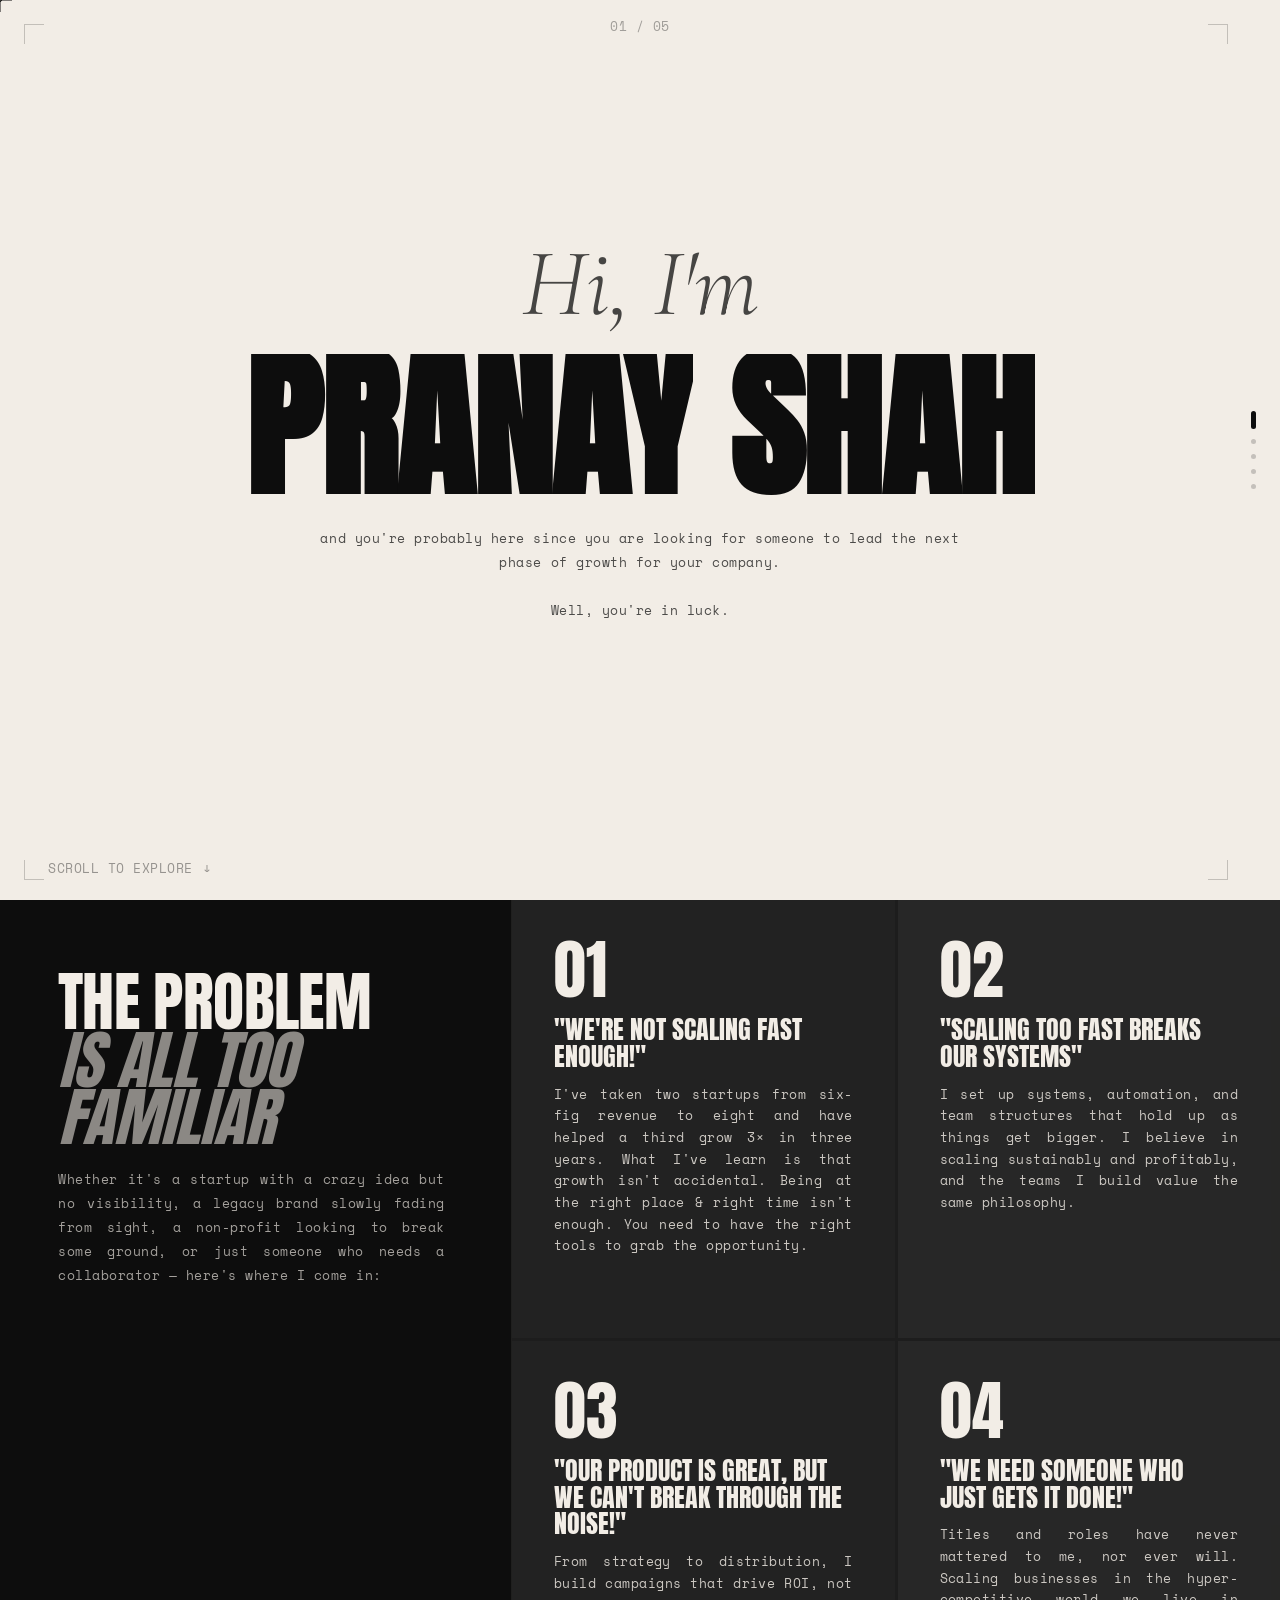
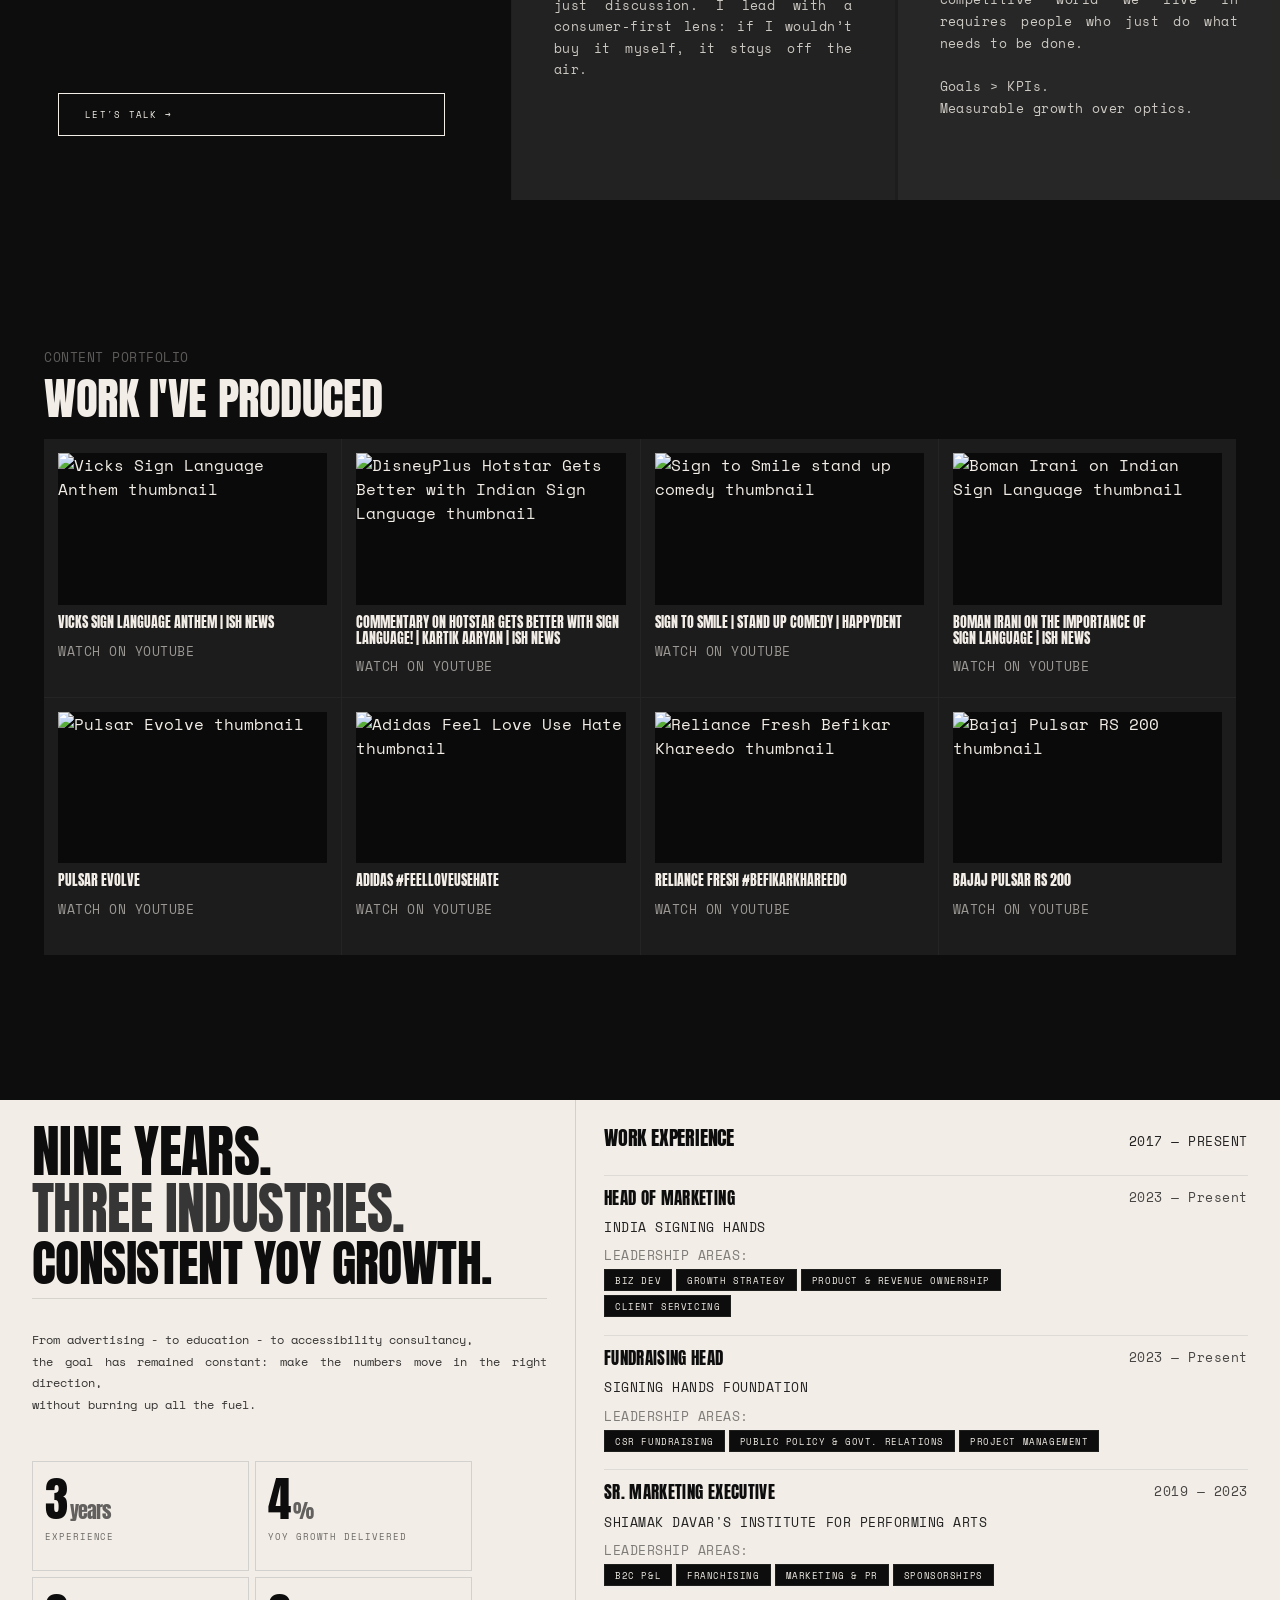
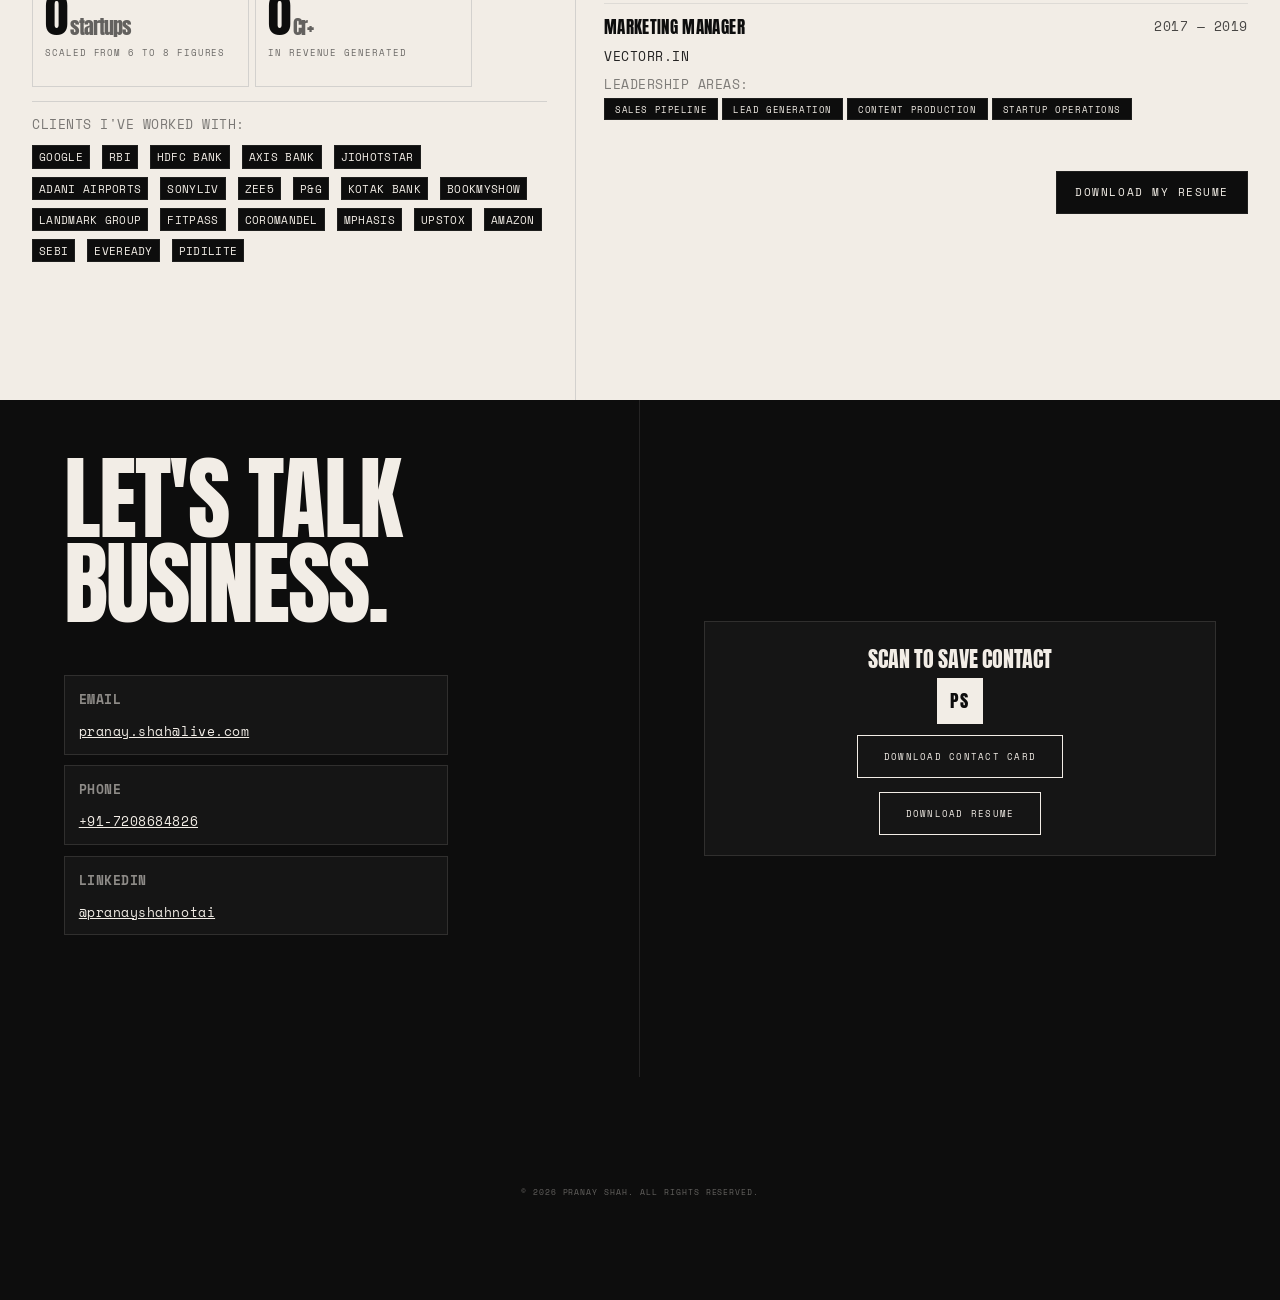
==== PlanA.html @ afdca961 "Update resume file and update portfolio download links" ====
<!DOCTYPE html>
<html lang="en">

<head>
  <meta charset="UTF-8" />
  <meta name="viewport" content="width=device-width, initial-scale=1.0" />
  <title>We have to schedule a call with this guy!</title>
  <link rel="preconnect" href="https://fonts.googleapis.com" />
  <link
    href="https://fonts.googleapis.com/css2?family=Anton&family=Cormorant+Garamond:ital,wght@1,300&family=Space+Mono:ital,wght@0,400;0,700;1,400&display=swap"
    rel="stylesheet" />
  <script src="https://cdnjs.cloudflare.com/ajax/libs/qrcodejs/1.0.0/qrcode.min.js"></script>
  <style>
    :root {
      --light: #f2ede6;
      --dark: #0d0d0d;
      --mid: #1c1c1c;
      --bl: rgba(13, 13, 13, 0.1);
      --bd: rgba(242, 237, 230, 0.1);
      --ease: cubic-bezier(0.16, 1, 0.3, 1);
    }

    *,
    *::before,
    *::after {
      box-sizing: border-box;
      margin: 0;
      padding: 0;
    }

    html,
    body {
      width: 100%;
      min-height: 100%;
      background: var(--light);
      overflow-x: hidden;
      overflow-y: auto;
      scroll-behavior: smooth;
    }

    body {
      font-family: 'Space Mono', monospace;
      cursor: none;
    }

    /* CROSSHAIR */
    #xh {
      position: fixed;
      pointer-events: none;
      z-index: 9999;
      width: 24px;
      height: 24px;
      transform: translate(-50%, -50%);
    }

    #xh::before,
    #xh::after {
      content: '';
      position: absolute;
      background: var(--dark);
      transition: background .3s;
    }

    #xh::before {
      width: 1px;
      height: 100%;
      left: 50%;
      top: 0;
      transform: translateX(-50%);
    }

    #xh::after {
      width: 100%;
      height: 1px;
      top: 50%;
      left: 0;
      transform: translateY(-50%);
    }

    #xh .xc {
      position: absolute;
      width: 4px;
      height: 4px;
      border: 1px solid var(--dark);
      border-radius: 50%;
      top: 50%;
      left: 50%;
      transform: translate(-50%, -50%);
      background: transparent;
      transition: all .3s;
    }

    body.ind #xh::before,
    body.ind #xh::after {
      background: var(--light);
    }

    body.ind #xh .xc {
      border-color: var(--light);
    }

    body:has(a:hover, button:hover) #xh .xc {
      width: 10px;
      height: 10px;
      background: var(--dark);
    }

    body.ind:has(a:hover, button:hover) #xh .xc {
      background: var(--light);
    }

    /* TRACK */
    #vp {
      position: relative;
      width: 100%;
      overflow: visible;
    }

    #track {
      display: block;
      width: 100%;
      height: auto;
      transform: none !important;
    }

    /* PANELS */
    .panel {
      width: 100%;
      min-height: 100vh;
      position: relative;
      overflow: visible;
      display: flex;
      flex-direction: column;
    }

    .light {
      background: var(--light);
      color: var(--dark);
    }

    .dark {
      background: var(--dark);
      color: var(--light);
    }

    /* PROGRESS BAR */
    #pbar {
      position: fixed;
      bottom: 0;
      left: 0;
      height: 2px;
      background: var(--dark);
      z-index: 300;
      transform-origin: left;
      transform: scaleX(0);
      width: 100%;
      transition: background .4s;
    }

    body.ind #pbar {
      background: rgba(242, 237, 230, .6);
    }

    /* PANEL INDEX */
    #pidx {
      position: fixed;
      top: 14px;
      left: 50%;
      transform: translateX(-50%);
      font-family: 'Space Mono', monospace;
      font-size: 10px;
      letter-spacing: .18em;
      opacity: .35;
      z-index: 200;
      color: var(--dark);
      transition: color .4s;
      pointer-events: none;
    }

    body.ind #pidx {
      color: var(--light);
    }

    /* NAV DOTS */
    #dots {
      position: fixed;
      right: 24px;
      top: 50%;
      transform: translateY(-50%);
      display: flex;
      flex-direction: column;
      gap: 10px;
      z-index: 200;
    }

    .db {
      width: 5px;
      height: 5px;
      border-radius: 50%;
      background: rgba(13, 13, 13, .2);
      border: none;
      cursor: none;
      transition: all .3s;
    }

    .db.on {
      background: var(--dark);
      height: 18px;
      border-radius: 3px;
    }

    body.ind .db {
      background: rgba(242, 237, 230, .2);
    }

    body.ind .db.on {
      background: var(--light);
    }

    /* SCROLL HINT */
    #hint {
      position: fixed;
      bottom: 20px;
      left: 48px;
      font-family: 'Space Mono', monospace;
      font-size: 9px;
      letter-spacing: .18em;
      text-transform: uppercase;
      opacity: .4;
      z-index: 200;
      display: flex;
      align-items: center;
      gap: 10px;
      transition: opacity .5s, color .4s;
      color: var(--dark);
    }

    #hint.hide {
      opacity: 0;
      pointer-events: none;
    }

    body.ind #hint {
      color: var(--light);
    }

    .ha {
      animation: ap 1.5s ease-in-out infinite;
    }

    @keyframes ap {

      0%,
      100% {
        transform: translateY(0)
      }

      50% {
        transform: translateY(6px)
      }
    }

    /* SHARED */
    .sec-label {
      font-family: 'Space Mono', monospace;
      font-size: 9px;
      letter-spacing: .22em;
      text-transform: uppercase;
      opacity: .35;
    }

    .btn {
      display: inline-flex;
      align-items: center;
      gap: 10px;
      font-family: 'Space Mono', monospace;
      font-size: 9px;
      letter-spacing: .14em;
      text-transform: uppercase;
      padding: 14px 26px;
      cursor: none;
      transition: all .28s var(--ease);
      border: 1px solid var(--dark);
      color: var(--dark);
      background: transparent;
      text-decoration: none;
    }

    .btn:hover {
      background: var(--dark);
      color: var(--light);
    }

    .btnl {
      border-color: var(--light);
      color: var(--light);
    }

    .btnl:hover {
      background: var(--light);
      color: var(--dark);
    }

    .corner {
      position: absolute;
      width: 20px;
      height: 20px;
      opacity: .2;
      z-index: 10;
    }

    .corner.tl {
      top: 24px;
      left: 24px;
      border-top: 1px solid var(--dark);
      border-left: 1px solid var(--dark);
    }

    .corner.tr {
      top: 24px;
      right: 52px;
      border-top: 1px solid var(--dark);
      border-right: 1px solid var(--dark);
    }

    .corner.bl {
      bottom: 20px;
      left: 24px;
      border-bottom: 1px solid var(--dark);
      border-left: 1px solid var(--dark);
    }

    .corner.br {
      bottom: 20px;
      right: 52px;
      border-bottom: 1px solid var(--dark);
      border-right: 1px solid var(--dark);
    }

    /* ════════════════════════════
   S1 — HERO  (light bg)
════════════════════════════ */
    #p1 {
      justify-content: center;
      align-items: center;
      padding: 88px 80px 16px;
      overflow: visible;
      flex-direction: column;
    }

    .hero-above {
      width: 100%;
      display: flex;
      flex-direction: column;
      align-items: center;
      text-align: center;
      margin-top: 8px;
      gap: 22px;
    }

    .hero-hi {
      font-family: 'Cormorant Garamond', serif;
      font-style: italic;
      font-weight: 300;
      font-size: clamp(56px, 7.5vw, 108px);
      color: var(--dark);
      opacity: 0;
      transform: translateY(14px);
      transition: opacity .6s var(--ease) .3s, transform .6s var(--ease) .3s;
      margin-bottom: 0;
      line-height: 1;
    }

    .hero-hi.in {
      opacity: .75;
      transform: translateY(0);
    }

    .hero-name {
      font-family: 'Anton', sans-serif;
      font-size: clamp(83px, 12.65vw, 161px);
      line-height: .9;
      letter-spacing: -.01em;
      text-transform: uppercase;
      margin: 0;
    }

    .hw {
      display: inline-block;
      overflow: hidden;
    }

    .hw span {
      display: block;
      transform: translateY(110%);
      transition: transform .85s var(--ease);
    }

    .hw.in span {
      transform: translateY(0);
    }

    /* Para swap zone */
    .para-swap {
      position: relative;
      width: 100%;
      max-width: 640px;
      margin: 0 auto;
      min-height: 4.6em;
    }

    .para-a,
    .para-b {
      position: absolute;
      inset: 0;
      font-family: 'Space Mono', monospace;
      font-size: 13px;
      line-height: 1.85;
      letter-spacing: .04em;
      color: var(--dark);
      transition: opacity .45s var(--ease);
    }

    .para-a {
      opacity: 0;
    }

    .para-a.in {
      opacity: .72;
    }

    #p1.phase-two .para-a {
      opacity: 0;
    }

    .para-b {
      opacity: 0;
    }

    #p1.phase-two .para-b {
      opacity: .72;
    }

    .hero-scroll-hint {
      display: none;
    }

    /* Skill cards layer */
    .hero-cards-layer {
      position: relative;
      width: 100%;
      z-index: 5;
      background: var(--light);
      padding: 12px 80px 4px;
      border-top: none;
      border-bottom: 1px solid var(--bl);
      margin-top: 48px;
      opacity: 0;
      transform: translateY(10px);
      pointer-events: none;
      transition: opacity .45s var(--ease), transform .45s var(--ease);
    }

    #p1.phase-two .hero-cards-layer {
      opacity: 1;
      transform: translateY(0);
      pointer-events: auto;
    }

    /* Single row, 6 cards, name only */
    .skill-cards {
      display: flex;
      flex-direction: row;
      gap: 8px;
      width: 100%;
      max-width: 800px;
      margin: 0 auto 2px;
    }

    .sk-card {
      flex: 1;
      background: var(--dark);
      padding: 10px 8px;
      display: flex;
      align-items: center;
      justify-content: center;
      text-align: center;
      opacity: 0;
      transform: translateY(10px);
      transition: opacity .4s var(--ease), transform .4s var(--ease);
    }

    .sk-card.in {
      opacity: 1;
      transform: translateY(0);
    }

    .sk-card:hover {
      background: #222;
    }

    .sk-title {
      font-family: 'Anton', sans-serif;
      font-size: clamp(11px, 1.15vw, 14.5px);
      text-transform: uppercase;
      letter-spacing: .06em;
      color: var(--light);
      line-height: 1.2;
    }

    /* ════════════════════════════
   S2 — GOT A PROBLEM?  (dark bg)
════════════════════════════ */
    #p2 {
      padding: 0;
      flex-direction: row;
    }

    .p5-intro {
      width: 40%;
      flex-shrink: 0;
      padding: 74px 66px 64px 58px;
      display: flex;
      flex-direction: column;
      justify-content: space-between;
      border-right: 1px solid rgba(242, 237, 230, .08);
    }

    .p5-intro>div {
      display: flex;
      flex-direction: column;
      gap: 20px;
    }

    .p5-title {
      font-family: 'Anton', sans-serif;
      font-size: clamp(38px, 5vw, 68px);
      text-transform: uppercase;
      line-height: .9;
      letter-spacing: -.01em;
    }

    .p5-title span {
      display: block;
    }

    .p5-sub,
    .prob-a,
    .job-client-label,
    .contact-links a strong,
    .contact-links a span {
      font-family: 'Space Mono', monospace;
      font-size: 13px;
      line-height: 1.85;
      letter-spacing: .04em;
    }

    .p5-sub {
      opacity: .66;
      margin-top: 0;
      max-width: 52ch;
      width: 100%;
      text-align: justify;
    }

    .p5-cards-wrap {
      flex: 1;
      display: grid;
      grid-template-columns: 1fr 1fr;
      gap: 3px;
      background: rgba(242, 237, 230, .07);
    }

    .problem-copy {
      max-width: 30ch;
      font-family: 'Space Mono', monospace;
      font-size: 13px;
      line-height: 1.85;
      letter-spacing: .04em;
      opacity: .64;
      margin-top: 0;
    }

    .prob-card {
      padding: 38px 42px 40px;
      display: flex;
      flex-direction: column;
      justify-content: flex-start;
      position: relative;
      overflow: hidden;
      opacity: 0;
      transform: translateX(20px);
      transition: opacity .6s var(--ease), transform .6s var(--ease);
      cursor: none;
    }

    .prob-card.in {
      opacity: 1;
      transform: translateX(0);
    }

    .prob-card:nth-child(1) {
      background: rgba(255, 255, 255, .025);
    }

    .prob-card:nth-child(2) {
      background: rgba(255, 255, 255, .045);
    }

    .prob-card:nth-child(3) {
      background: rgba(255, 255, 255, .025);
    }

    .prob-card:nth-child(4) {
      background: rgba(255, 255, 255, .045);
    }

    .prob-card::after {
      content: '';
      position: absolute;
      inset: 0;
      background: rgba(242, 237, 230, .02);
      opacity: 0;
      transition: opacity .3s;
    }

    .prob-card:hover::after {
      opacity: 1;
    }

    .prob-num {
      font-family: 'Anton', sans-serif;
      font-size: 64px;
      line-height: 1;
      color: var(--light);
      opacity: 1;
      margin-bottom: 14px;
    }

    .prob-q {
      font-family: 'Anton', sans-serif;
      font-size: clamp(18px, 2vw, 26px);
      text-transform: uppercase;
      line-height: 1.05;
      margin-bottom: 14px;
      color: var(--light);
    }

    .prob-a {
      opacity: .82;
      margin-bottom: 16px;
      color: var(--light);
      max-width: 44ch;
      line-height: 1.665;
      letter-spacing: .036em;
      text-align: justify;
    }

    /* ════════════════════════════
   S3 — PORTFOLIO  (dark bg)
════════════════════════════ */
    #p3 {
      padding: 0;
      flex-direction: column;
      justify-content: center;
    }

    .port-wrap {
      width: 100%;
      height: 100%;
      display: flex;
      flex-direction: column;
      padding: 32px 44px;
    }

    .port-hdr {
      margin-bottom: 20px;
    }

    .port-label {
      font-family: 'Space Mono', monospace;
      font-size: 9px;
      letter-spacing: .22em;
      text-transform: uppercase;
      opacity: .35;
      color: var(--light);
      margin-bottom: 8px;
    }

    .port-title {
      font-family: 'Anton', sans-serif;
      font-size: clamp(28px, 3.5vw, 46px);
      text-transform: uppercase;
      line-height: .95;
      letter-spacing: -.01em;
      color: var(--light);
    }

    .port-grid {
      display: grid;
      grid-template-columns: repeat(4, 1fr);
      gap: 1px;
      background: var(--bd);
      flex: 1;
      min-height: 0;
    }

    .pv-card {
      background: var(--mid);
      display: flex;
      flex-direction: column;
      padding: 14px;
    }

    .pv-link {
      display: block;
      text-decoration: none;
      color: var(--light);
    }

    .pv-thumb-wrap {
      position: relative;
      width: 100%;
      padding-bottom: 56.25%;
      background: #0a0a0a;
      overflow: hidden;
    }

    .pv-thumb {
      position: absolute;
      inset: 0;
      width: 100%;
      height: 100%;
      object-fit: cover;
      transition: transform .35s var(--ease), opacity .35s var(--ease);
    }

    .pv-card:hover .pv-thumb {
      transform: scale(1.04);
      opacity: .9;
    }

    .pv-info {
      padding-top: 10px;
      min-height: 78px;
    }

    .pv-vidtitle {
      font-family: 'Anton', sans-serif;
      font-size: clamp(12px, 1.1vw, 15px);
      text-transform: uppercase;
      color: var(--light);
      line-height: 1.12;
      margin-bottom: 8px;
      display: -webkit-box;
      -webkit-line-clamp: 3;
      -webkit-box-orient: vertical;
      overflow: hidden;
    }

    .pv-cta {
      font-family: 'Space Mono', monospace;
      font-size: 8px;
      letter-spacing: .12em;
      text-transform: uppercase;
      color: var(--light);
      opacity: .6;
    }

    /* ════════════════════════════
   S4 — WORK + CLIENTS  (light bg)
════════════════════════════ */
    #p4 {
      padding: 0;
      display: grid;
      grid-template-columns: minmax(360px, 45%) minmax(0, 55%);
      align-items: stretch;
    }

    .work-col {
      padding: 22px 32px 22px 28px;
      display: flex;
      flex-direction: column;
      min-width: 0;
    }

    .work-col-hdr {
      display: flex;
      align-items: baseline;
      justify-content: space-between;
      padding-bottom: 10px;
      margin-bottom: 10px;
    }

    .work-col-title {
      font-family: 'Anton', sans-serif;
      font-size: clamp(19px, 1.6vw, 24px);
      text-transform: uppercase;
      letter-spacing: -.01em;
      color: var(--dark);
    }

    .jobs-list {
      display: flex;
      flex-direction: column;
      flex: 1;
      gap: .56rem;
    }

    .timeline-wrap {
      position: relative;
      padding-top: .1rem;
      padding-left: 0;
      margin-left: 0;
    }

    .job {
      display: grid;
      grid-template-columns: 1fr auto;
      padding: .58rem 0 .54rem;
      border: 0;
      border-top: 1px solid rgba(22, 38, 61, .09);
      border-radius: 0;
      background: transparent;
      opacity: 0;
      transform: translateY(12px);
      transition: opacity .5s var(--ease), transform .5s var(--ease);
      box-shadow: none;
    }

    .job-left {
      display: grid;
      gap: .14rem;
    }

    .job.in {
      opacity: 1;
      transform: translateY(0);
    }

    .job-role {
      font-family: 'Anton', sans-serif;
      font-size: clamp(16px, 1.35vw, 19px);
      text-transform: uppercase;
      letter-spacing: .02em;
      color: var(--dark);
      margin-bottom: 2px;
    }

    .job-co {
      font-family: 'Space Mono', monospace;
      font-size: 13px;
      line-height: 1.85;
      letter-spacing: .04em;
      text-transform: uppercase;
      color: var(--dark);
      opacity: .9;
      font-weight: 400;
      margin-bottom: 1px;
    }

    .job-tags {
      display: flex;
      flex-wrap: wrap;
      gap: 4px;
    }

    .jt {
      font-family: 'Space Mono', monospace;
      font-size: 9px;
      letter-spacing: .065em;
      text-transform: uppercase;
      padding: 4px 10px 3px;
      background: var(--dark);
      color: var(--light);
      border: 1px solid rgba(242, 237, 230, .08);
    }

    .job-right {
      text-align: right;
      padding-left: 10px;
    }

    .job-yr {
      font-family: 'Space Mono', monospace;
      font-size: 8px;
      color: var(--dark);
      opacity: .74;
      margin-bottom: 3px;
      letter-spacing: .08em;
    }

    .work-col-hdr .sec-label {
      color: var(--dark);
      opacity: .9;
    }

    /* Right column */
    .nums-col {
      position: relative;
      padding: 26px 28px 16px 32px;
      display: flex;
      flex-direction: column;
      gap: 14px;
      justify-content: flex-start;
      min-width: 0;
      border-right: 1px solid rgba(22, 38, 61, .14);
      background: transparent;
      overflow: hidden;
    }

    .nums-col::before {
      content: none;
    }

    .nums-intro {
      display: flex;
      flex-direction: column;
      gap: 8px;
      margin-bottom: 0;
      padding-bottom: 0;
      position: relative;
      z-index: 1;
    }

    .nums-title {
      font-family: 'Anton', sans-serif;
      font-size: clamp(34px, 4.4vw, 60px);
      text-transform: uppercase;
      line-height: 1;
      letter-spacing: -.01em;
      color: var(--dark);
      margin-bottom: 0;
      display: flex;
      flex-direction: column;
      gap: .1em;
      width: max-content;
      max-width: none;
    }

    .nums-title-line {
      display: block;
      line-height: .92;
    }

    .nums-title-line.alt {
      color: rgba(44, 44, 44, .95);
    }

    .nums-title-line.tight {
      font-size: .88em;
      white-space: nowrap;
      width: max-content;
    }

    .nums-divider {
      width: 100%;
      height: 1px;
      background: rgba(44, 44, 44, .14);
      margin: 4px 0 0;
    }

    .nums-sub {
      font-family: 'Space Mono', monospace;
      font-size: 12px;
      line-height: 1.8;
      opacity: .82;
      color: var(--dark);
      max-width: none;
      padding-left: 0;
      border-left: none;
      align-self: start;
      text-align: justify;
    }

    .job-client-row {
      display: grid;
      gap: .12rem;
      margin-top: .06rem;
    }

    .job-client-label {
      text-transform: uppercase;
      opacity: .5;
      font-size: 7.5px;
      line-height: 1.45;
      letter-spacing: .12em;
    }

    .job-client-tags {
      display: flex;
      flex-wrap: wrap;
      gap: 4px;
    }

    .logo-section {
      margin-top: 0;
      display: grid;
      gap: 0.55rem;
      padding-top: 10px;
      border-top: 1px solid rgba(22, 38, 61, .14);
      position: relative;
      z-index: 1;
    }

    .logo-label {
      font-family: 'Space Mono', monospace;
      font-size: 8.5px;
      letter-spacing: .14em;
      text-transform: uppercase;
      opacity: .52;
    }

    .logo-grid {
      display: flex;
      flex-wrap: wrap;
      gap: 8px 12px;
      align-items: baseline;
    }

    .logo-chip {
      position: relative;
      padding: 3px 6px 2px;
      color: var(--light);
      text-align: left;
      font-family: 'Space Mono', monospace;
      font-size: 10.5px;
      line-height: 1.55;
      letter-spacing: .03em;
      text-transform: uppercase;
      opacity: 0;
      transform: translateY(10px);
      animation: logoIn 700ms var(--ease) forwards paused;
      transition: transform .22s var(--ease), opacity .22s var(--ease), filter .22s var(--ease), letter-spacing .22s var(--ease);
      filter: saturate(.95);
      white-space: nowrap;
      background: var(--dark);
      border: 1px solid rgba(242, 237, 230, .08);
    }

    @keyframes logoIn {
      from {
        opacity: 0;
        transform: translateY(10px);
      }

      to {
        opacity: 1;
        transform: translateY(0);
      }
    }

    .logo-chip:nth-child(1) {
      animation-delay: 80ms;
    }

    .logo-chip:nth-child(2) {
      animation-delay: 140ms;
    }

    .logo-chip:nth-child(3) {
      animation-delay: 200ms;
    }

    .logo-chip:nth-child(4) {
      animation-delay: 260ms;
    }

    .logo-chip:nth-child(5) {
      animation-delay: 320ms;
    }

    .logo-chip:nth-child(6) {
      animation-delay: 380ms;
    }

    .logo-chip:nth-child(7) {
      animation-delay: 440ms;
    }

    .logo-chip:nth-child(8) {
      animation-delay: 500ms;
    }

    .logo-chip::after {
      content: none;
    }

    .logo-chip:hover {
      transform: translateY(-3px) scale(1.03);
      opacity: 1;
      filter: saturate(1.08);
      letter-spacing: .03em;
      background: rgba(44, 44, 44, .96);
    }

    .logo-chip.inview {
      animation-play-state: running;
    }

    .experience-grid {
      display: grid;
      grid-template-columns: 1fr 1.25fr;
      gap: 1rem;
      margin-bottom: 1.2rem;
    }

    .experience-stack {
      display: grid;
      gap: 1rem;
    }

    .contact-stack {
      display: grid;
      gap: .58rem;
      max-width: 24rem;
      margin-top: 1rem;
    }

    .contact-lead {
      font-family: 'Space Mono', monospace;
      font-size: 10px;
      line-height: 1.75;
      opacity: .62;
      max-width: 38ch;
    }

    .contact-actions {
      display: flex;
      flex-wrap: wrap;
      gap: .55rem;
    }

    .contact-links {
      display: grid;
      gap: .65rem;
    }

    .contact-links a {
      display: grid;
      gap: .25rem;
      padding: .68rem .86rem;
      border-radius: 0;
      border: 1px solid rgba(242, 237, 230, 0.12);
      background: rgba(255, 255, 255, 0.03);
      text-decoration: none;
      color: var(--light);
      transition: transform .2s ease, background-color .2s ease, border-color .2s ease;
    }

    .contact-links a:hover,
    .contact-links a:focus-visible {
      transform: translateY(-1px);
      background: rgba(255, 255, 255, 0.06);
      border-color: rgba(242, 237, 230, 0.2);
    }

    .contact-btn {
      display: inline-flex;
      align-items: center;
      gap: .45rem;
      padding: .72rem .96rem;
      border-radius: 0;
      background: rgba(242, 237, 230, 0.08);
      border: 1px solid rgba(242, 237, 230, 0.14);
      color: var(--light);
      font-family: 'Space Mono', monospace;
      font-size: 8px;
      letter-spacing: .14em;
      text-transform: uppercase;
      transition: transform .2s ease, background-color .2s ease, border-color .2s ease;
    }

    .contact-btn:hover,
    .contact-btn:focus-visible {
      transform: translateY(-1px);
      background: rgba(242, 237, 230, 0.14);
      border-color: rgba(242, 237, 230, 0.24);
    }

    .contact-note {
      display: grid;
      gap: .5rem;
      color: var(--light);
      opacity: .88;
      line-height: 1.55;
      font-size: .92rem;
    }

    .contact-note strong {
      color: var(--light);
    }

    .contact-qr-card {
      display: grid;
      gap: .9rem;
      align-content: start;
      padding: 1.25rem;
      border-radius: 0;
      border: 1px solid rgba(242, 237, 230, 0.12);
      background: rgba(255, 255, 255, 0.03);
    }

    .contact-qr-title {
      font-family: 'Anton', sans-serif;
      font-size: clamp(18px, 1.7vw, 24px);
      text-transform: uppercase;
      letter-spacing: -.01em;
    }

    .contact-qr-copy {
      display: none;
    }

    .qr-mark {
      position: relative;
      display: inline-block;
    }

    .qr-brand {
      position: absolute;
      inset: 50% auto auto 50%;
      transform: translate(-50%, -50%);
      width: 42px;
      height: 42px;
      display: grid;
      place-items: center;
      background: var(--light);
      color: var(--dark);
      font-family: 'Anton', sans-serif;
      font-size: 18px;
      letter-spacing: .08em;
      line-height: 1;
      pointer-events: none;
      box-shadow: 0 0 0 2px var(--light);
    }

    .contact-links a strong {
      display: block;
      text-transform: uppercase;
      opacity: .55;
      margin-bottom: 0.25rem;
    }

    .contact-links a span {
      opacity: 1;
    }

    #pidx,
    #hint,
    .sec-label,
    .port-label,
    .pv-cta,
    .logo-label,
    .job-yr,
    .jstat-lbl,
    .nl,
    .job-client-label,
    .contact-links a strong,
    .contact-links a span {
      font-family: 'Space Mono', monospace;
      font-size: 13px;
      line-height: 1.85;
      letter-spacing: .04em;
    }

    .nums-grid {
      display: grid;
      grid-template-columns: repeat(2, minmax(0, 1fr));
      gap: 6px;
      background: transparent;
      position: relative;
      z-index: 1;
      max-width: 440px;
    }

    .nc {
      background: rgba(242, 237, 230, .92);
      padding: 14px 12px 12px;
      min-height: 0;
      opacity: 0;
      transform: translateY(12px);
      transition: opacity .5s var(--ease), transform .5s var(--ease);
      border: 1px solid rgba(22, 38, 61, .14);
      border-radius: 0;
      box-shadow: none;
    }

    .nc:nth-child(1) {
      min-height: 110px;
    }

    .nc:nth-child(2) {
      min-height: 110px;
    }

    .nc:nth-child(3) {
      min-height: 110px;
    }

    .nc:nth-child(4) {
      min-height: 110px;
    }

    .nc.in {
      opacity: 1;
      transform: translateY(0);
    }

    .nc.in:hover {
      background: var(--dark);
      box-shadow: none;
      transform: translateY(-2px);
      border-color: rgba(242, 237, 230, .08);
    }

    .nc.in:hover .nn,
    .nc.in:hover .nn span,
    .nc.in:hover .nl {
      color: var(--light) !important;
      opacity: .96;
    }

    .nn {
      font-family: 'Anton', sans-serif;
      font-size: clamp(33px, 3.7vw, 53px);
      line-height: 1;
      letter-spacing: -.02em;
      display: flex;
      align-items: baseline;
      gap: 3px;
      color: var(--dark);
    }

    .nn .pre {
      font-size: .48em;
      opacity: .62;
    }

    .nn .suf {
      font-size: .42em;
      opacity: .62;
    }

    .nl {
      font-family: 'Space Mono', monospace;
      font-size: 8.5px;
      letter-spacing: .11em;
      text-transform: uppercase;
      opacity: .58;
      margin-top: 7px;
      line-height: 1.35;
      color: var(--dark);
    }

    /* ════════════════════════════
   S5 — CONTACT  (dark bg)
════════════════════════════ */
    #p5 {
      display: grid;
      grid-template-columns: 1fr 1fr;
      padding: 0;
    }

    .cl {
      padding: 56px 64px;
      display: flex;
      flex-direction: column;
      justify-content: flex-start;
      gap: 2.1rem;
      border-right: 1px solid var(--bd);
    }

    .cr {
      padding: 56px 64px;
      display: flex;
      flex-direction: column;
      justify-content: center;
    }

    .cbig {
      font-family: 'Anton', sans-serif;
      font-size: clamp(46px, 7.2vw, 96px);
      text-transform: uppercase;
      letter-spacing: -.02em;
      line-height: .92;
      color: var(--light);
    }

    .cbig span {
      display: block;
      opacity: 0;
      transform: translateY(44px);
      transition: opacity .7s var(--ease), transform .7s var(--ease);
    }

    .cbig span.in {
      opacity: 1;
      transform: translateY(0);
    }

    .clinks {
      display: flex;
      flex-direction: column;
      gap: 14px;
    }

    .clr {
      display: flex;
      gap: 18px;
      align-items: flex-start;
      font-size: 12px;
      opacity: .72;
      color: var(--light);
    }

    .clr a {
      color: var(--light);
      text-decoration: none;
      transition: opacity .2s;
      font-family: 'Space Mono', monospace;
    }

    .clr a:hover {
      opacity: 1;
    }

    .cllbl {
      font-family: 'Space Mono', monospace;
      font-size: 8px;
      letter-spacing: .18em;
      text-transform: uppercase;
      opacity: .3;
      padding-top: 1px;
      min-width: 58px;
    }

    .qr-wrap {
      display: flex;
      flex-direction: column;
      align-items: center;
      gap: 14px;
    }

    .qr-label {
      font-family: 'Space Mono', monospace;
      font-size: 9px;
      letter-spacing: .22em;
      text-transform: uppercase;
      color: var(--light);
      opacity: .4;
    }

    .qr-sublabel {
      font-family: 'Space Mono', monospace;
      font-size: 8px;
      letter-spacing: .14em;
      text-transform: uppercase;
      color: var(--light);
      opacity: .25;
    }

    .resume-btn-right {
      width: max-content;
      max-width: 220px;
      padding: 14px 18px;
      font-size: 11px;
      margin-top: 18px;
      margin-left: 0;
      align-self: flex-end;
      justify-content: center;
      text-align: center;
      line-height: 1.2;
      white-space: normal;
      position: relative;
      z-index: 1;
      background: var(--dark);
      color: var(--light);
      border-color: rgba(242, 237, 230, .08);
    }

    .resume-btn-right:hover,
    .resume-btn-right:focus-visible {
      background: rgba(44, 44, 44, .96);
      color: var(--light);
      border-color: rgba(242, 237, 230, .14);
    }

    .resume-copy {
      font-family: 'Space Mono', monospace;
      font-size: 8px;
      line-height: 1.4;
      letter-spacing: .12em;
      text-transform: uppercase;
      opacity: .38;
      color: var(--light);
      align-self: flex-end;
      margin-top: 6px;
    }

    .contact-footer {
      grid-column: 1 / -1;
      padding: 0 64px 16px;
      font-family: 'Space Mono', monospace;
      font-size: 8px;
      line-height: 1.4;
      letter-spacing: .12em;
      text-transform: uppercase;
      opacity: .38;
      color: var(--light);
      justify-self: center;
    }

    #qr-code {
      padding: 12px;
      background: var(--light);
      line-height: 0;
    }

    #qr-code canvas,
    #qr-code img {
      display: block;
    }

    @media (max-width: 1200px) {
      .port-grid {
        grid-template-columns: repeat(3, 1fr);
      }
    }

    @media (max-width: 900px) {
      .port-grid {
        grid-template-columns: repeat(2, 1fr);
      }

      #p4 {
        display: grid;
        grid-template-columns: 1fr;
      }

      .port-wrap {
        padding: 28px;
      }

      .nums-col {
        width: 100%;
        flex: 0 0 auto;
        padding: 28px 28px 22px;
        border-right: none;
        gap: 10px;
      }

      .nums-intro {
        grid-template-columns: 1fr;
        gap: 10px;
      }

      .nums-sub {
        padding-left: 0;
        border-left: none;
      }

      .nums-grid {
        grid-template-columns: 1fr 1fr;
      }

      .logo-grid {
        gap: 6px 10px;
      }

      .work-col {
        width: 100%;
        border-left: none;
        border-top: 1px solid var(--bl);
        padding: 24px 28px 30px;
      }

      #p1 {
        padding: 72px 24px 16px;
      }

      .hero-cards-layer {
        padding: 10px 24px 4px;
        margin-top: 24px;
      }

      .skill-cards {
        display: grid;
        grid-template-columns: repeat(3, minmax(0, 1fr));
        gap: 8px;
        max-width: 700px;
      }

      #hint {
        left: 18px;
        bottom: 14px;
      }
    }

    @media (max-width: 640px) {
      .port-grid {
        grid-template-columns: 1fr;
      }

      #pidx {
        top: 10px;
      }

      #p1 {
        padding: 62px 16px 12px;
      }

      .hero-name {
        font-size: clamp(56px, 19vw, 94px);
        line-height: .92;
      }

      .hero-hi {
        font-size: clamp(42px, 13vw, 72px);
      }

      .para-swap {
        max-width: 100%;
        min-height: 5.8em;
        margin-top: 10px;
      }

      .para-a,
      .para-b {
        font-size: 12px;
        line-height: 1.7;
      }

      .hero-cards-layer {
        padding: 8px 12px 4px;
        margin-top: 16px;
      }

      .skill-cards {
        grid-template-columns: repeat(2, minmax(0, 1fr));
      }

      .sk-card {
        min-height: 56px;
      }

      #hint {
        left: 14px;
        bottom: 12px;
        font-size: 8px;
      }
    }

    .mobile-cta {
      display: none;
    }

    body.mode-mobile {
      cursor: auto;
    }

    body.mode-mobile #xh,
    body.mode-mobile #dots,
    body.mode-mobile #hint {
      display: none !important;
    }

    body.mode-mobile .panel {
      min-height: 100svh;
    }

    body.mode-mobile .btn:hover,
    body.mode-mobile .btnl:hover,
    body.mode-mobile .sk-card:hover,
    body.mode-mobile .prob-card:hover::after,
    body.mode-mobile .pv-card:hover .pv-thumb,
    body.mode-mobile .logo-chip:hover,
    body.mode-mobile .contact-links a:hover,
    body.mode-mobile .contact-btn:hover {
      background: transparent;
      color: inherit;
      transform: none;
      opacity: inherit;
      filter: none;
      letter-spacing: inherit;
    }

    body.mode-mobile #p1 {
      padding: 62px 16px 12px;
      flex-direction: column;
    }

    body.mode-mobile #pidx {
      top: max(10px, env(safe-area-inset-top));
    }

    body.mode-mobile #pbar {
      bottom: max(0px, env(safe-area-inset-bottom));
    }

    body.mode-mobile .hero-name {
      font-size: clamp(56px, 19vw, 94px) !important;
      line-height: .92 !important;
    }

    body.mode-mobile .hero-hi {
      font-size: clamp(42px, 13vw, 72px);
    }

    body.mode-mobile .para-swap {
      max-width: 100%;
      min-height: 5.8em;
      margin-top: 10px;
    }

    body.mode-mobile .para-a,
    body.mode-mobile .para-b {
      font-size: 12px;
      line-height: 1.7;
    }

    body.mode-mobile .hero-cards-layer {
      padding: 8px 12px 4px;
      margin-top: 16px;
    }

    body.mode-mobile .skill-cards {
      display: grid;
      grid-template-columns: repeat(2, minmax(0, 1fr));
      gap: 8px;
    }

    body.mode-mobile .sk-card {
      min-height: 56px;
    }

    body.mode-mobile #p2 {
      flex-direction: column;
    }

    body.mode-mobile .p5-intro {
      width: 100%;
      padding: 40px 24px 32px;
      gap: 28px;
      border-right: 0;
      border-bottom: 1px solid rgba(242, 237, 230, 0.08);
    }

    body.mode-mobile .p5-cards-wrap {
      grid-template-columns: 1fr;
      gap: 1px;
    }

    body.mode-mobile .prob-card {
      padding: 32px 24px;
      min-height: 280px;
    }

    body.mode-mobile #p3 {
      min-height: auto;
    }

    body.mode-mobile .port-wrap {
      padding: 40px 20px 60px;
    }

    body.mode-mobile .port-grid {
      grid-template-columns: 1fr;
    }

    body.mode-mobile #p4 {
      display: flex;
      flex-direction: column;
    }

    body.mode-mobile .nums-col {
      width: 100%;
      padding: 100px 24px 40px;
      border-right: 0;
      border-bottom: 1px solid rgba(22, 38, 61, 0.14);
      order: 1;
    }

    body.mode-mobile .nums-title {
      font-size: clamp(40px, 12vw, 64px);
      width: auto;
    }

    body.mode-mobile .nums-title-line.tight {
      white-space: normal;
      width: auto;
    }

    body.mode-mobile .nums-grid {
      grid-template-columns: repeat(2, minmax(0, 1fr));
      gap: 6px;
    }

    body.mode-mobile .work-col {
      width: 100%;
      padding: 40px 24px;
      order: 2;
    }

    body.mode-mobile .work-col-hdr {
      align-items: baseline;
      justify-content: space-between;
      padding-bottom: 16px;
      margin-bottom: 16px;
      border-bottom: 1px solid rgba(22, 38, 61, 0.09);
    }

    body.mode-mobile .job {
      grid-template-columns: 1fr;
      gap: 8px;
      padding: 20px 0;
    }

    body.mode-mobile .job-right {
      display: flex;
      align-items: flex-start;
      padding-left: 0;
      text-align: left;
    }

    body.mode-mobile .job-yr {
      font-size: 11px;
    }

    body.mode-mobile #p5 {
      display: flex;
      flex-direction: column;
    }

    body.mode-mobile .cl {
      padding: 100px 24px 40px;
      border-right: 0;
      gap: 1.5rem;
    }

    body.mode-mobile .cr {
      display: none;
    }

    body.mode-mobile .mobile-cta {
      display: flex;
      flex-direction: column;
      gap: 12px;
      margin-top: 10px;
      max-width: 420px;
    }

    body.mode-mobile .mobile-cta .btn {
      width: 100%;
    }

    body.mode-mobile .contact-footer {
      padding: 0 24px 24px;
    }
  </style>
</head>

<body>

  <div id="xh">
    <div class="xc"></div>
  </div>
  <div id="pbar"></div>
  <div id="pidx">01 / 05</div>
  <div id="dots"></div>
  <div id="hint"><span>Scroll to explore</span><span class="ha">↓</span></div>

  <div id="vp">
    <div id="track">

      <!-- ════════ S1 — HERO (light) ════════ -->
      <section class="panel light" id="p1" data-lbl="Intro">
        <div class="corner tl"></div>
        <div class="corner tr"></div>
        <div class="corner bl"></div>
        <div class="corner br"></div>

        <div class="hero-above" id="heroAbove">
          <div class="hero-hi" id="hhello">Hi, I'm</div>
          <h1 class="hero-name"
            style="font-family:'Anton',sans-serif;font-size:clamp(83px,12.65vw,161px);line-height:.9;letter-spacing:-.01em;text-transform:uppercase;margin:0;">
            <span class="hw" id="hw1"><span>Pranay</span></span>&nbsp;<span class="hw" id="hw2"><span>Shah</span></span>
          </h1>

          <div class="para-swap" id="paraSwap">
            <p class="para-a" id="paraA">
              and you're probably here since you are looking for someone to lead the next phase of growth for your company.
              <br> <br> Well, you're in luck.
            </p>
            <p class="para-b" id="paraB">
              a marketing &amp; growth expert with 9 years of experience in scaling businesses from 0 to 1 and then
              some.
              <br> <br> Here's what I do:
            </p>
          </div>

          <div class="hero-cards-layer" id="heroCardsLayer">
            <div class="skill-cards" id="hskillcards">
              <div class="sk-card"><div class="sk-title">Marketing Strategy</div></div>
              <div class="sk-card"><div class="sk-title">Growth & PnL Ownership</div></div>
              <div class="sk-card"><div class="sk-title">Business Development</div></div>
              <div class="sk-card"><div class="sk-title">Marketing Automation</div></div>
              <div class="sk-card"><div class="sk-title">Campaign Analytics</div></div>
              <div class="sk-card"><div class="sk-title">Content Production</div></div>
              </div>
            </div>
          </div>
      </section>

      <!-- ════════ S2 — GOT A PROBLEM? (dark) ════════ -->
      <section class="panel dark" id="p2" data-lbl="Solutions">
        <div class="p5-intro">
          <div>
            <div class="p5-title">
              <span>The problem</span>
              <span style="font-style:italic;opacity:.55;">is all too familiar</span>
            </div>
            <p class="p5-sub">Whether it's a startup with a crazy idea but no visibility, a legacy brand slowly fading
              from sight, a non-profit looking to break some ground, or just someone who needs a collaborator
              — here's where I come in:</p>
          </div>
          <a class="btn btnl" href="#" onclick="goTo(4);return false;">Let's Talk →</a>
        </div>
        <div class="p5-cards-wrap">
          <div class="prob-card" style="transition-delay:0s">
            <div class="prob-num">01</div>
            <div>
              <div class="prob-q">"We're not scaling fast enough!"</div>
              <p class="prob-a">I've taken two startups from six-fig revenue to eight and have helped a third grow 3× in three years. 
              What I've learn is that growth isn't accidental. Being at the right place & right time isn't enough. 
              You need to have the right tools to grab the opportunity. </p>
            </div>
          </div>
          <div class="prob-card" style="transition-delay:.1s">
            <div class="prob-num">02</div>
            <div>
              <div class="prob-q">"Scaling too fast breaks <br> our systems"</div>
              <p class="prob-a">I set up systems, automation, and team structures that hold up as things get bigger. 
              I believe in scaling sustainably and profitably, and the teams I build value the same philosophy.</p>
            </div>
          </div>
          <div class="prob-card" style="transition-delay:.2s">
            <div class="prob-num">03</div>
            <div>
              <div class="prob-q">"Our product is great, but we can't break through the noise!"</div>
              <p class="prob-a">From strategy to distribution, I build campaigns that drive ROI, not just discussion. I lead with a consumer-first lens: if I wouldn’t buy it myself, it stays off the air.</p>
            </div>
          </div>
          <div class="prob-card" style="transition-delay:.3s">
            <div class="prob-num">04</div>
            <div>
              <div class="prob-q">"We need someone who <br> just gets it done!"</div>
              <p class="prob-a">Titles and roles have never mattered to me, nor ever will. 
              Scaling businesses in the hyper-competitive world we live in requires people who just do what needs to be done. 
              <br><br> Goals > KPIs.<br> Measurable growth over optics.</p>
            </div>
          </div>
        </div>
      </section>

      <!-- ════════ S3 — PORTFOLIO (dark) ════════ -->
      <section class="panel dark" id="p3" data-lbl="Portfolio">
        <div class="port-wrap">
          <div class="port-hdr">
            <div class="port-label">Content Portfolio</div>
            <div class="port-title">Work I've Produced</div>
          </div>
          <div class="port-grid">
            <div class="pv-card">
              <a class="pv-link" href="https://www.youtube.com/watch?v=AEw7O4xCayA" target="_blank"
                rel="noopener noreferrer">
                <div class="pv-thumb-wrap"><img class="pv-thumb" src="https://i.ytimg.com/vi/AEw7O4xCayA/hqdefault.jpg"
                    alt="Vicks Sign Language Anthem thumbnail"></div>
                <div class="pv-info">
                  <div class="pv-vidtitle">Vicks Sign Language Anthem | ISH News</div>
                  <div class="pv-cta">Watch on YouTube</div>
                </div>
              </a>
            </div>
            <div class="pv-card">
              <a class="pv-link" href="https://www.youtube.com/watch?v=VD0vpJYZpYI" target="_blank"
                rel="noopener noreferrer">
                <div class="pv-thumb-wrap"><img class="pv-thumb" src="https://i.ytimg.com/vi/VD0vpJYZpYI/hqdefault.jpg"
                    alt="DisneyPlus Hotstar Gets Better with Indian Sign Language thumbnail"></div>
                <div class="pv-info">
                  <div class="pv-vidtitle">Commentary on Hotstar Gets Better with Sign Language! | Kartik Aaryan | ISH News</div>
                  <div class="pv-cta">Watch on YouTube</div>
                </div>
              </a>
            </div>
            <div class="pv-card">
              <a class="pv-link" href="https://www.youtube.com/watch?v=GKj3PDrQyWo" target="_blank"
                rel="noopener noreferrer">
                <div class="pv-thumb-wrap"><img class="pv-thumb" src="https://i.ytimg.com/vi/GKj3PDrQyWo/hqdefault.jpg"
                    alt="Sign to Smile stand up comedy thumbnail"></div>
                <div class="pv-info">
                  <div class="pv-vidtitle">SIGN TO SMILE | STAND UP COMEDY | HAPPYDENT</div>
                  <div class="pv-cta">Watch on YouTube</div>
                </div>
              </a>
            </div>
            <div class="pv-card">
              <a class="pv-link" href="https://www.youtube.com/watch?v=uxlOsdulOyo" target="_blank"
                rel="noopener noreferrer">
                <div class="pv-thumb-wrap"><img class="pv-thumb" src="https://i.ytimg.com/vi/uxlOsdulOyo/hqdefault.jpg"
                    alt="Boman Irani on Indian Sign Language thumbnail"></div>
                <div class="pv-info">
                  <div class="pv-vidtitle">Boman Irani on the Importance of 
                  <br> Sign Language | ISH News
                  </div>
                  <div class="pv-cta">Watch on YouTube</div>
                </div>
              </a>
            </div>
            <div class="pv-card">
              <a class="pv-link" href="https://www.youtube.com/watch?v=0UPggXQvl9M" target="_blank"
                rel="noopener noreferrer">
                <div class="pv-thumb-wrap"><img class="pv-thumb" src="https://i.ytimg.com/vi/0UPggXQvl9M/hqdefault.jpg"
                    alt="Pulsar Evolve thumbnail"></div>
                <div class="pv-info">
                  <div class="pv-vidtitle">Pulsar Evolve</div>
                  <div class="pv-cta">Watch on YouTube</div>
                </div>
              </a>
            </div>
            <div class="pv-card">
              <a class="pv-link" href="https://www.youtube.com/watch?v=0_sjnVaemY4" target="_blank"
                rel="noopener noreferrer">
                <div class="pv-thumb-wrap"><img class="pv-thumb" src="https://i.ytimg.com/vi/0_sjnVaemY4/hqdefault.jpg"
                    alt="Adidas Feel Love Use Hate thumbnail"></div>
                <div class="pv-info">
                  <div class="pv-vidtitle">Adidas #FeelLoveUseHate</div>
                  <div class="pv-cta">Watch on YouTube</div>
                </div>
              </a>
            </div>
            <div class="pv-card">
              <a class="pv-link" href="https://www.youtube.com/watch?v=AfU2doDa2vw" target="_blank"
                rel="noopener noreferrer">
                <div class="pv-thumb-wrap"><img class="pv-thumb" src="https://i.ytimg.com/vi/AfU2doDa2vw/hqdefault.jpg"
                    alt="Reliance Fresh Befikar Khareedo thumbnail"></div>
                <div class="pv-info">
                  <div class="pv-vidtitle">Reliance Fresh #BefikarKhareedo</div>
                  <div class="pv-cta">Watch on YouTube</div>
                </div>
              </a>
            </div>
            <div class="pv-card">
              <a class="pv-link" href="https://www.youtube.com/watch?v=BBmSLjm7qF0" target="_blank"
                rel="noopener noreferrer">
                <div class="pv-thumb-wrap"><img class="pv-thumb" src="https://i.ytimg.com/vi/BBmSLjm7qF0/hqdefault.jpg"
                    alt="Bajaj Pulsar RS 200 thumbnail"></div>
                <div class="pv-info">
                  <div class="pv-vidtitle">Bajaj Pulsar RS 200</div>
                  <div class="pv-cta">Watch on YouTube</div>
                </div>
              </a>
            </div>
          </div>
        </div>
      </section>

      <!-- ════════ S4 — WORK + CLIENTS (light) ════════ -->
      <section class="panel light" id="p4" data-lbl="Work">

        <div class="nums-col">
          <div class="nums-intro">
            <div class="nums-title">
              <span class="nums-title-line">Nine years.</span>
              <span class="nums-title-line alt">Three industries.</span>
              <span class="nums-title-line tight">Consistent YoY Growth.</span>
            </div>
            <div class="nums-divider"></div>
            <p class="nums-sub"><br> From advertising - to education - to accessibility consultancy, <br> the goal has remained constant: 
            make the numbers move in the right direction, <br> without burning up all the fuel.</p><br>
          </div>
          <div class="nums-grid">
            <div class="nc" data-n="9" style="transition-delay:0s">
              <div class="nn"><span class="cnt">0</span><span class="suf">years</span></div>
              <div class="nl">experience</div>
            </div>
            <div class="nc" data-n="30" style="transition-delay:.08s">
              <div class="nn"><span class="cnt">0</span><span class="suf">%</span></div>
              <div class="nl">YoY growth delivered</div>
            </div>
            <div class="nc" data-n="3" style="transition-delay:.16s">
              <div class="nn"><span class="cnt">0</span><span class="suf">startups</span></div>
              <div class="nl">scaled from 6 to 8 figures</div>
            </div>
            <div class="nc" data-n="30" style="transition-delay:.24s">
              <div class="nn"><span class="cnt">0</span><span class="suf">Cr+</span></div>
              <div class="nl">in revenue generated</div>
            </div>
          </div>
          <div class="logo-section">
            <div class="logo-label">Clients I&apos;ve worked with:</div>
            <div class="logo-grid">
           <div class="logo-chip">Google</div>
              <div class="logo-chip">RBI</div>
              <div class="logo-chip">HDFC Bank</div>
              <div class="logo-chip">Axis Bank</div>
              <div class="logo-chip">JioHotstar</div>
              <div class="logo-chip">Adani Airports</div>
              <div class="logo-chip">SonyLIV</div>
              <div class="logo-chip">Zee5</div>
              <div class="logo-chip">P&G</div>
              <div class="logo-chip">Kotak Bank</div>
              <div class="logo-chip">BookMyShow</div>
              <div class="logo-chip">Landmark Group</div>
              <div class="logo-chip">Fitpass</div>
              <div class="logo-chip">Coromandel</div>
              <div class="logo-chip">MPhasis</div>
              <div class="logo-chip">Upstox</div>
              <div class="logo-chip">Amazon</div>
              <div class="logo-chip">SEBI</div>
              <div class="logo-chip">Eveready</div>
              <div class="logo-chip">Pidilite</div>
            </div>
          </div>
        </div>

        <!-- Right: job list with per-role achievements -->
        <div class="work-col">
          <div class="work-col-hdr">
            <div class="work-col-title">Work Experience</div>
            <span class="sec-label">2017 — Present</span>
          </div>

          <div class="timeline-wrap">
            <div class="jobs-list">
              <!-- ISH -->
              <div class="job" style="transition-delay:0s">
                <div class="job-left">
                  <div class="job-role">Head of Marketing</div>
                  <div class="job-co">India Signing Hands</div>
                  <div class="job-client-row">
                    <div class="job-client-label">Leadership areas:</div>
                    <div class="job-client-tags"><span class="jt">Biz Dev</span><span class="jt">Growth Strategy</span><span
                        class="jt">Product &amp; Revenue Ownership</span><span class="jt">Client Servicing</span></div>
                  </div>
                </div>
                <div class="job-right">
                  <div class="job-yr">2023 — Present</div>
                </div>
              </div>

              <!-- SHF -->
              <div class="job" style="transition-delay:.07s">
                <div class="job-left">
                  <div class="job-role">Fundraising Head</div>
                  <div class="job-co">Signing Hands Foundation</div>
                  <div class="job-client-row">
                    <div class="job-client-label">Leadership areas:</div>
                    <div class="job-client-tags"><span class="jt">CSR Fundraising</span><span class="jt">
                    Public Policy & Govt. Relations </span><span class="jt">Project Management</span></div>
                  </div>
                </div>
                <div class="job-right">
                  <div class="job-yr">2023 — Present</div>
                </div>
              </div>

              <!-- Shiamak -->
              <div class="job" style="transition-delay:.14s">
                <div class="job-left">
                  <div class="job-role">Sr. Marketing Executive</div>
                  <div class="job-co">Shiamak Davar's Institute for Performing Arts</div>
                  <div class="job-client-row">
                    <div class="job-client-label">Leadership areas:</div>
                    <div class="job-client-tags"><span class="jt">B2C P&amp;L</span><span
                        class="jt">Franchising</span><span class="jt">Marketing &amp; PR</span><span
                        class="jt">Sponsorships</span></div>
                  </div>
                </div>
                <div class="job-right">
                  <div class="job-yr">2019 — 2023</div>
                </div>
              </div>

              <!-- Vectorr -->
              <div class="job" style="transition-delay:.21s">
                <div class="job-left">
                  <div class="job-role">Marketing Manager</div>
                  <div class="job-co">Vectorr.in</div>
                  <div class="job-client-row">
                    <div class="job-client-label">Leadership areas:</div>
                    <div class="job-client-tags"><span class="jt">Sales Pipeline</span><span class="jt">Lead
                        Generation</span><span class="jt">Content Production</span><span class="jt">Startup Operations</span></div>
                  </div>
                </div>
                <div class="job-right">
                  <div class="job-yr">2017 — 2019</div>
                </div>
              </div>
            </div>
          </div>
         <br> <a href="./Reminder Need to schedule interview with this candidate.pdf" target="_blank" class="btn resume-btn-right" download>Download my
            resume</a>
        </div>

      </section>

      <!-- ════════ S5 — CONTACT (dark) ════════ -->
      <section class="panel dark" id="p5" data-lbl="Contact">
        <div class="cl">
          <div class="cbig">
            <span id="ct1" style="transition-delay:0s">Let's talk</span>
            <span id="ct2" style="transition-delay:.2s">business.</span>
          </div>
          <div class="contact-stack">
            <div class="contact-links">
              <a href="mailto:pranay.shah@live.com">
                <strong>Email</strong>
                <span><u>pranay.shah@live.com</u></span>
              </a>
              <a href="tel:+917208684826">
                <strong>Phone</strong>
                <span><u>+91-7208684826</u></span>
              </a>
              <a href="https://linkedin.com/in/pranayshahnotai" target="_blank" rel="noopener noreferrer">
                <strong>LinkedIn</strong>
                <span><u>@pranayshahnotai</u></span>
              </a>
            </div>
          </div>
          <div class="mobile-cta">
            <a class="btn btnl" href="./pranay-shah.vcf" download>Download Contact Card</a>
            <a class="btn btnl" href="./Reminder Need to schedule interview with this candidate.pdf" download>Download Resume</a>
          </div>
        </div>
        <div class="cr">
          <div class="contact-qr-card">
            <div class="qr-wrap">
              <div class="contact-qr-title">Scan to save contact</div>
              <div class="qr-mark">
                <div id="qr-code"></div>
                <div class="qr-brand">PS</div>
              </div>
              <a class="btn btnl" href="./pranay-shah.vcf" download style="margin-top:8px;">Download Contact Card </a>
              <a class="btn btnl" href="./Reminder Need to schedule interview with this candidate.pdf" download style="margin-top:0;">Download resume</a>
            </div>
          </div>
        </div> <BR>
        <div class="contact-footer">© 2026 Pranay Shah. All rights reserved.</div>
      </section>

    </div>
  </div>

  <script>
    const panels = Array.from(document.querySelectorAll('#track > section'));
    const N = panels.length;
    const dotsEl = document.getElementById('dots');
    const pidxEl = document.getElementById('pidx');
    const pbarEl = document.getElementById('pbar');
    const hintEl = document.getElementById('hint');
    const modeQuery = window.matchMedia('(hover: none), (pointer: coarse)');

    const p1 = document.getElementById('p1');
    const paraA = document.getElementById('paraA');
    const skillCards = Array.from(document.querySelectorAll('.sk-card'));

    let active = 0;
    let p1CardsAnimated = false;
    const fired = new Set();

    function syncMode() {
      const mobile = modeQuery.matches || window.innerWidth <= 820;
      document.body.classList.toggle('mode-mobile', mobile);
      document.body.classList.toggle('mode-desktop', !mobile);
    }

    syncMode();
    modeQuery.addEventListener?.('change', syncMode);
    window.addEventListener('resize', syncMode);

    panels.forEach((p, i) => {
      const b = document.createElement('button');
      b.className = 'db' + (i === 0 ? ' on' : '');
      b.title = p.dataset.lbl || i + 1;
      b.addEventListener('click', () => goTo(i));
      dotsEl.appendChild(b);
    });

    function goTo(i) {
      panels[i]?.scrollIntoView({ behavior: 'smooth', block: 'start' });
    }
    window.goTo = goTo;

    function setActive(i) {
      active = i;
      dotsEl.querySelectorAll('.db').forEach((d, idx) => d.classList.toggle('on', idx === i));
      pidxEl.textContent = String(i + 1).padStart(2, '0') + ' / ' + String(N).padStart(2, '0');
      document.body.classList.toggle('ind', panels[i].classList.contains('dark'));
      hintEl.classList.toggle('hide', i >= 3);
    }

    function updateProgress() {
      const maxScroll = Math.max(1, document.documentElement.scrollHeight - window.innerHeight);
      const ratio = Math.min(1, Math.max(0, window.scrollY / maxScroll));
      pbarEl.style.transform = `scaleX(${ratio})`;
    }

    function updateP1Phase() {
      if (!p1) return;
      const p1Top = p1.getBoundingClientRect().top;
      const threshold = Math.max(12, window.innerHeight * 0.02);
      const phaseTwo = (-p1Top) > threshold;

      p1.classList.toggle('phase-two', phaseTwo);

      if (phaseTwo && !p1CardsAnimated) {
        skillCards.forEach((card, idx) => {
          setTimeout(() => card.classList.add('in'), idx * 55);
        });
        p1CardsAnimated = true;
      }

      if (!phaseTwo) {
        skillCards.forEach(card => card.classList.remove('in'));
        p1CardsAnimated = false;
      }
    }

    function fire(i) {
      if (fired.has(i)) return;
      fired.add(i);
      const p = panels[i];
      p.querySelectorAll('.prob-card,.job,.nc').forEach(el => el.classList.add('in'));

      if (i === 0) {
        setTimeout(() => document.getElementById('hhello')?.classList.add('in'), 180);
        setTimeout(() => document.getElementById('hw1')?.classList.add('in'), 580);
        setTimeout(() => document.getElementById('hw2')?.classList.add('in'), 960);
        setTimeout(() => paraA?.classList.add('in'), 1460);
      }

      if (i === 3) {
        p.querySelectorAll('.nc[data-n]').forEach((el, j) => {
          const n = parseInt(el.dataset.n, 10);
          setTimeout(() => cntUp(el.querySelector('.cnt'), n), j * 100 + 300);
        });
        p.querySelectorAll('.logo-chip').forEach((el, j) => {
          setTimeout(() => el.classList.add('inview'), 500 + j * 60);
        });
      }

      if (i === 4) {
        ['ct1', 'ct2', 'ct3'].forEach((id, j) => {
          setTimeout(() => document.getElementById(id)?.classList.add('in'), j * 100 + 150);
        });
      }
    }

    function cntUp(el, target, dur = 900) {
      if (!el) return;
      let s = null;
      (function step(ts) {
        if (!s) s = ts;
        const prog = Math.min((ts - s) / dur, 1);
        el.textContent = Math.floor((1 - Math.pow(1 - prog, 3)) * target);
        if (prog < 1) requestAnimationFrame(step);
        else el.textContent = target;
      })(performance.now());
    }

    const visibilityObserver = new IntersectionObserver((entries) => {
      let best = null;
      for (const entry of entries) {
        if (!entry.isIntersecting) continue;
        if (!best || entry.intersectionRatio > best.intersectionRatio) {
          best = entry;
        }
      }

      if (best) {
        const idx = panels.indexOf(best.target);
        if (idx !== -1 && idx !== active) {
          setActive(idx);
        }
      }
    }, { threshold: [0.4, 0.6, 0.8] });

    const fireObserver = new IntersectionObserver((entries) => {
      entries.forEach(entry => {
        if (entry.isIntersecting && entry.intersectionRatio >= 0.25) {
          const idx = panels.indexOf(entry.target);
          if (idx !== -1) fire(idx);
        }
      });
    }, { threshold: [0.25] });

    panels.forEach(p => {
      visibilityObserver.observe(p);
      fireObserver.observe(p);
    });

    window.addEventListener('scroll', () => {
      updateProgress();
      updateP1Phase();
    }, { passive: true });
    window.addEventListener('resize', () => {
      updateProgress();
      updateP1Phase();
    });

    setActive(0);
    fire(0);
    updateProgress();
    updateP1Phase();

    /* Cursor */
    const xh = document.getElementById('xh');
    document.addEventListener('mousemove', e => {
      xh.style.left = e.clientX + 'px';
      xh.style.top = e.clientY + 'px';
    });

    /* QR */
    window.addEventListener('DOMContentLoaded', () => {
      new QRCode(document.getElementById('qr-code'), {
        text: 'https://pranay-shah-live.github.io/portfolio/pranay-shah.vcf',
        width: 160,
        height: 160,
        colorDark: '#0d0d0d',
        colorLight: '#f2ede6',
        correctLevel: QRCode.CorrectLevel.H
      });
    });
  </script>
</body>

</html>
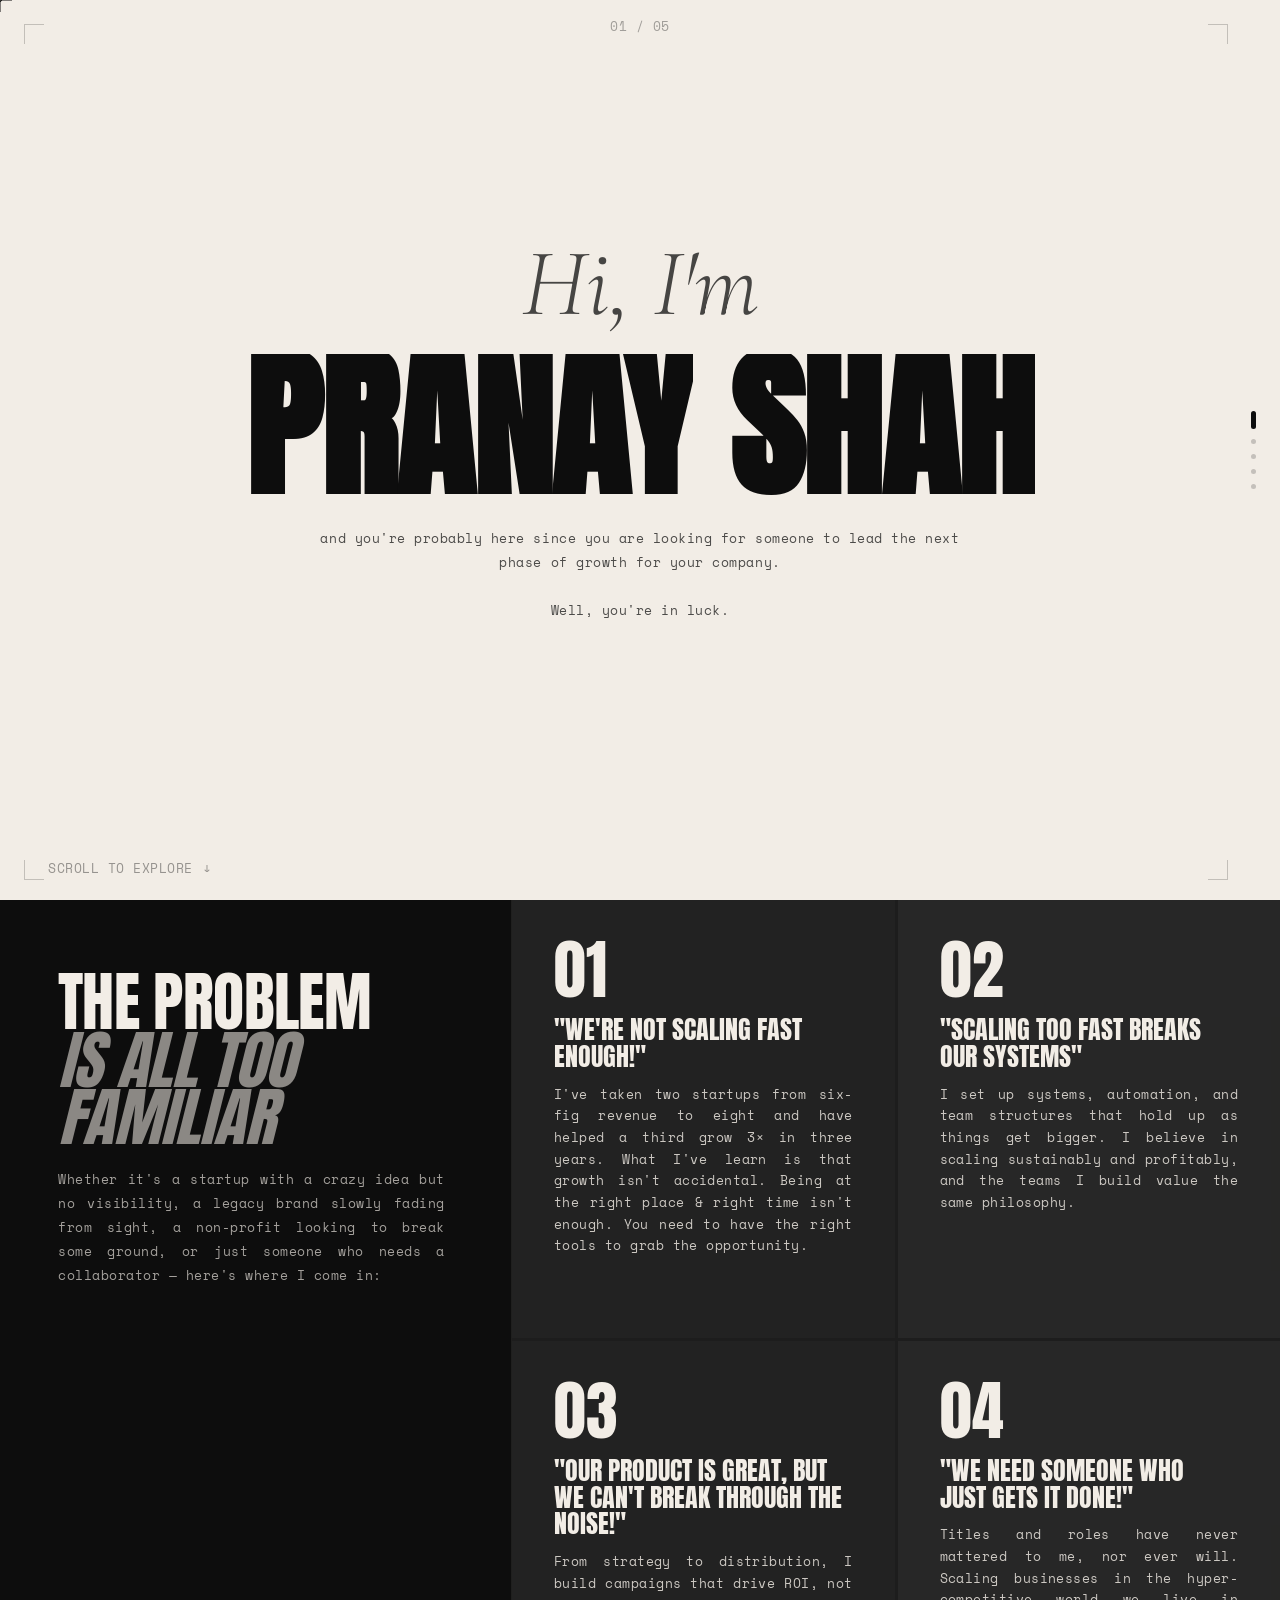
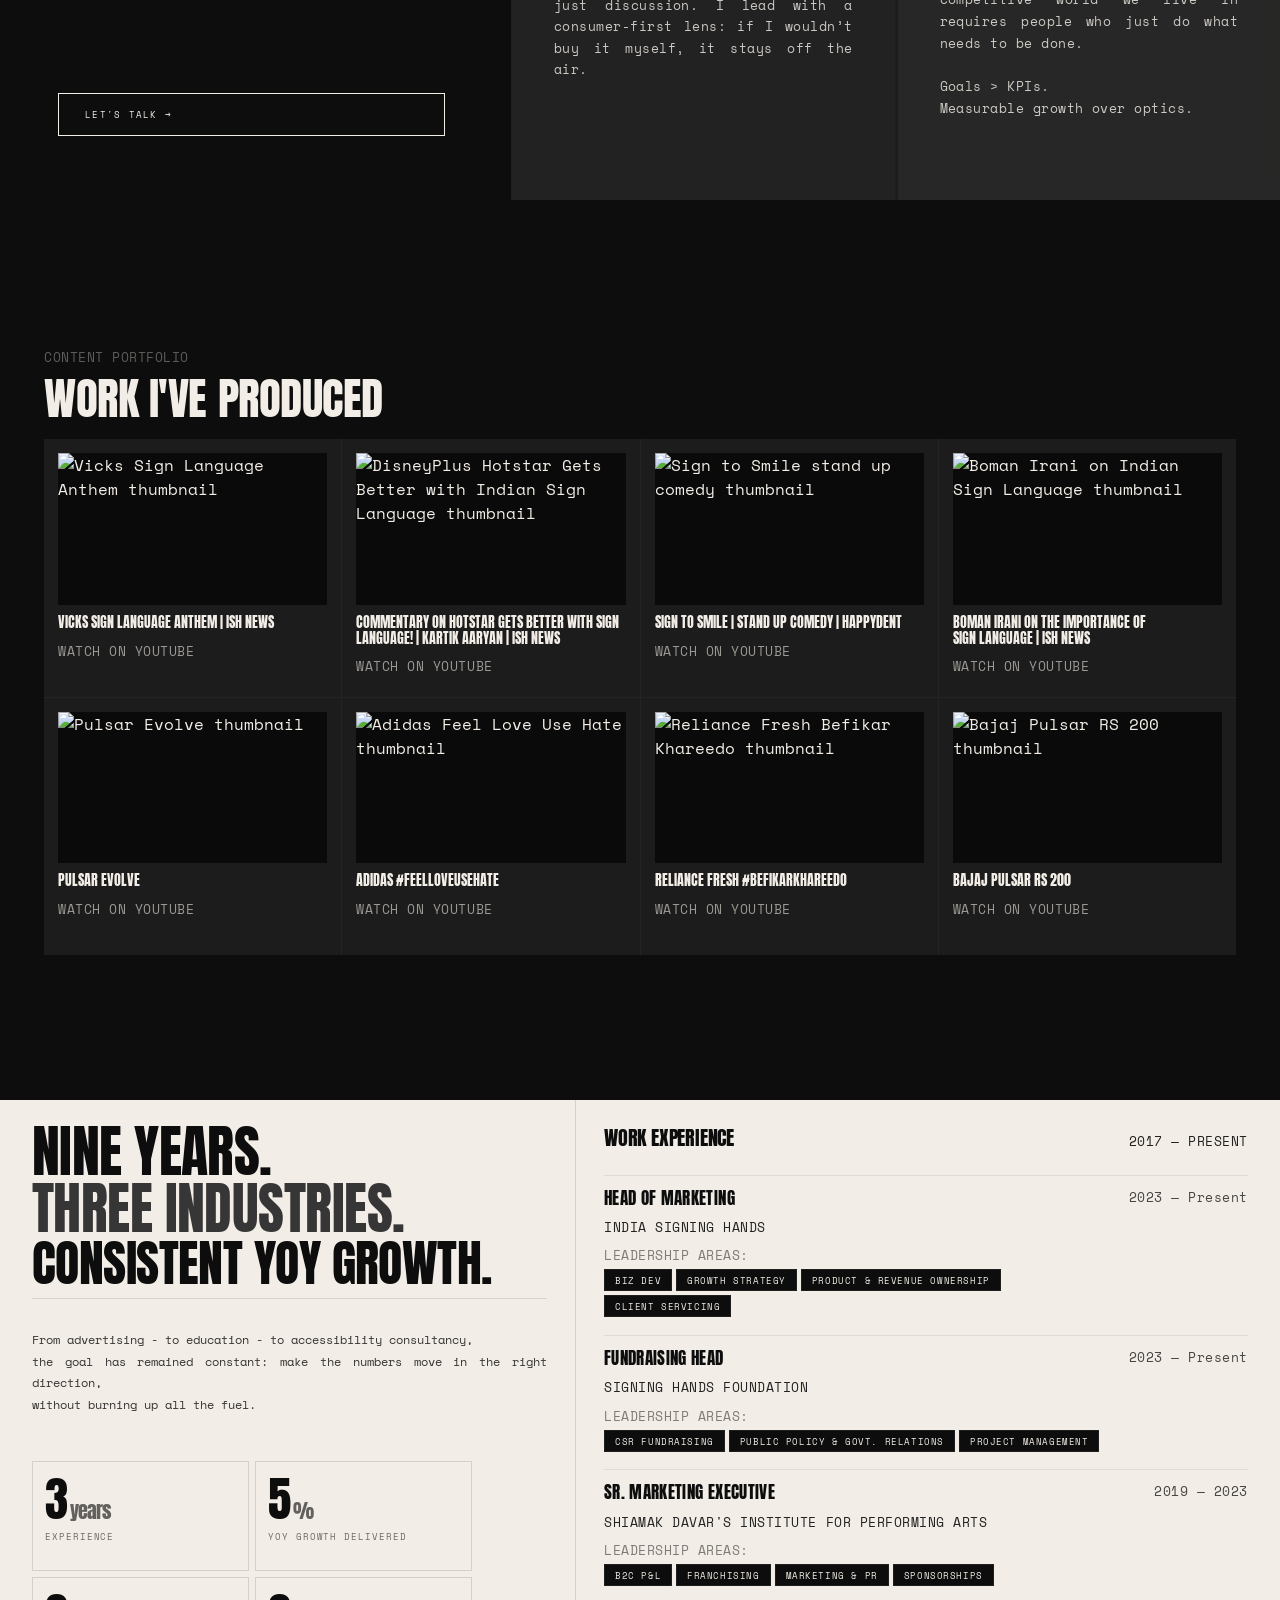
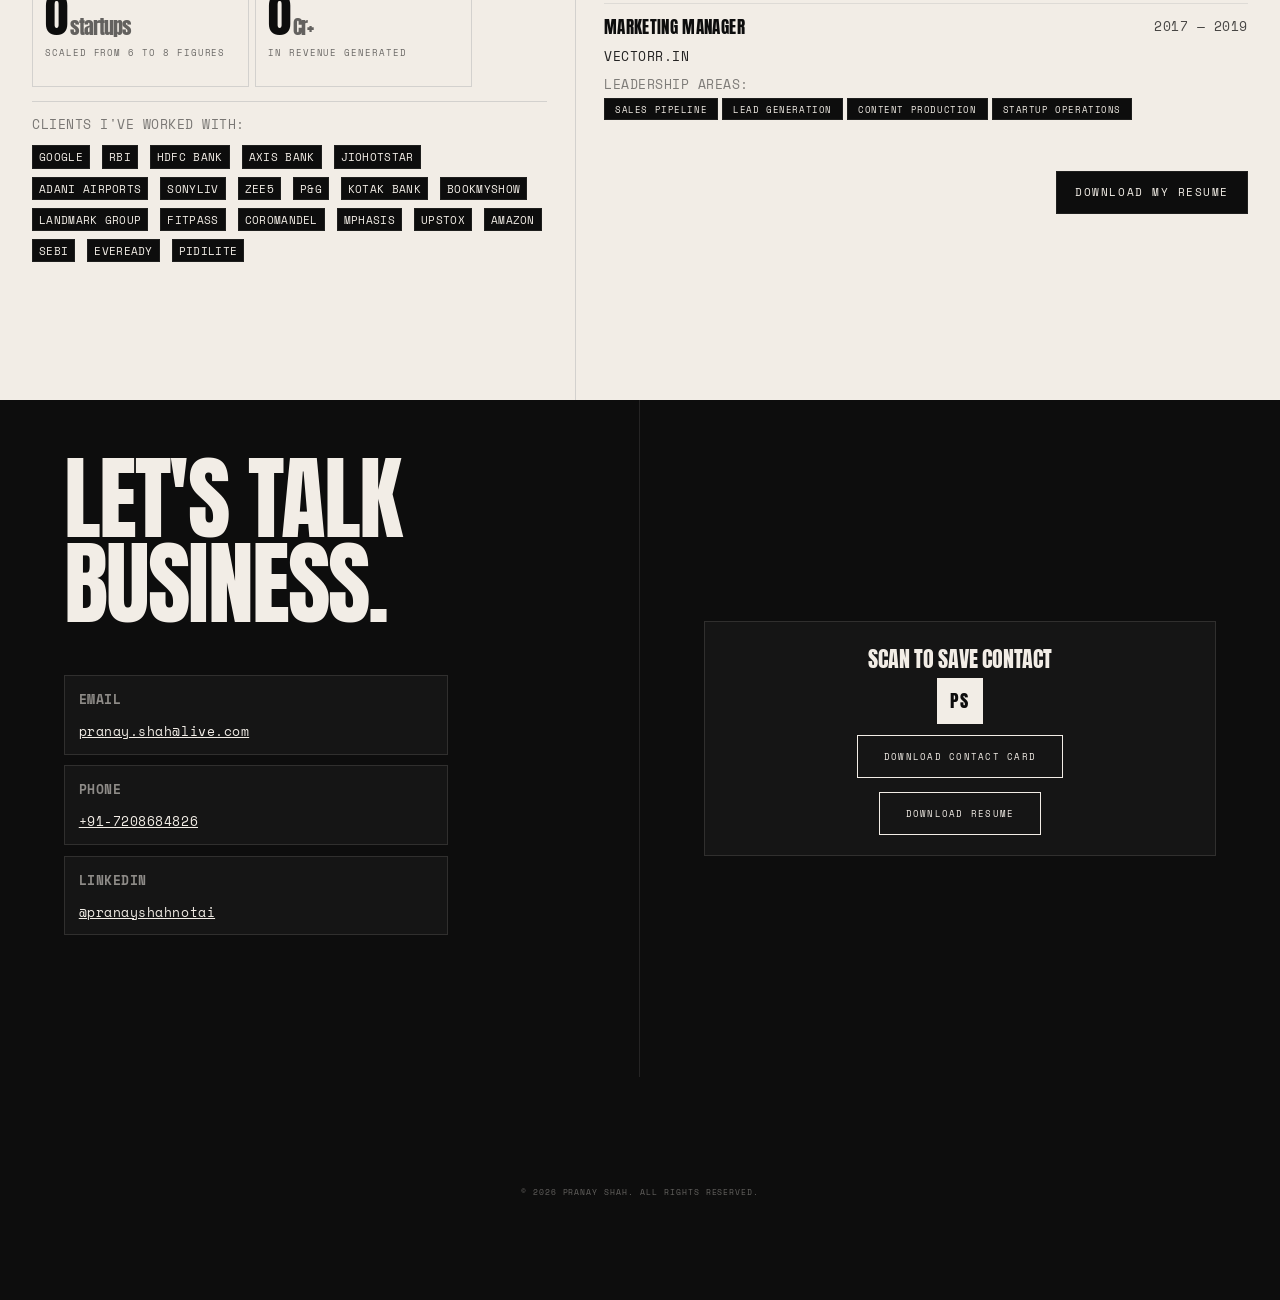
==== commit a79ff25e: "Fix resume links in base64 HTML payloads and provide clean resume file copies" ====
--- a/PlanA.html
+++ b/PlanA.html
@@ -2199,7 +2199,7 @@
               </div>
             </div>
           </div>
-         <br> <a href="./Reminder Need to schedule interview with this candidate.pdf" target="_blank" class="btn resume-btn-right" download>Download my
+         <br> <a href="./Pranay_Shah_Resume.pdf" target="_blank" class="btn resume-btn-right" download="Pranay_Shah_Resume.pdf">Download my
             resume</a>
         </div>
 
@@ -2230,7 +2230,7 @@
           </div>
           <div class="mobile-cta">
             <a class="btn btnl" href="./pranay-shah.vcf" download>Download Contact Card</a>
-            <a class="btn btnl" href="./Reminder Need to schedule interview with this candidate.pdf" download>Download Resume</a>
+            <a class="btn btnl" href="./Pranay_Shah_Resume.pdf" download="Pranay_Shah_Resume.pdf">Download Resume</a>
           </div>
         </div>
         <div class="cr">
@@ -2242,7 +2242,7 @@
                 <div class="qr-brand">PS</div>
               </div>
               <a class="btn btnl" href="./pranay-shah.vcf" download style="margin-top:8px;">Download Contact Card </a>
-              <a class="btn btnl" href="./Reminder Need to schedule interview with this candidate.pdf" download style="margin-top:0;">Download resume</a>
+              <a class="btn btnl" href="./Pranay_Shah_Resume.pdf" download="Pranay_Shah_Resume.pdf" style="margin-top:0;">Download resume</a>
             </div>
           </div>
         </div> <BR>
